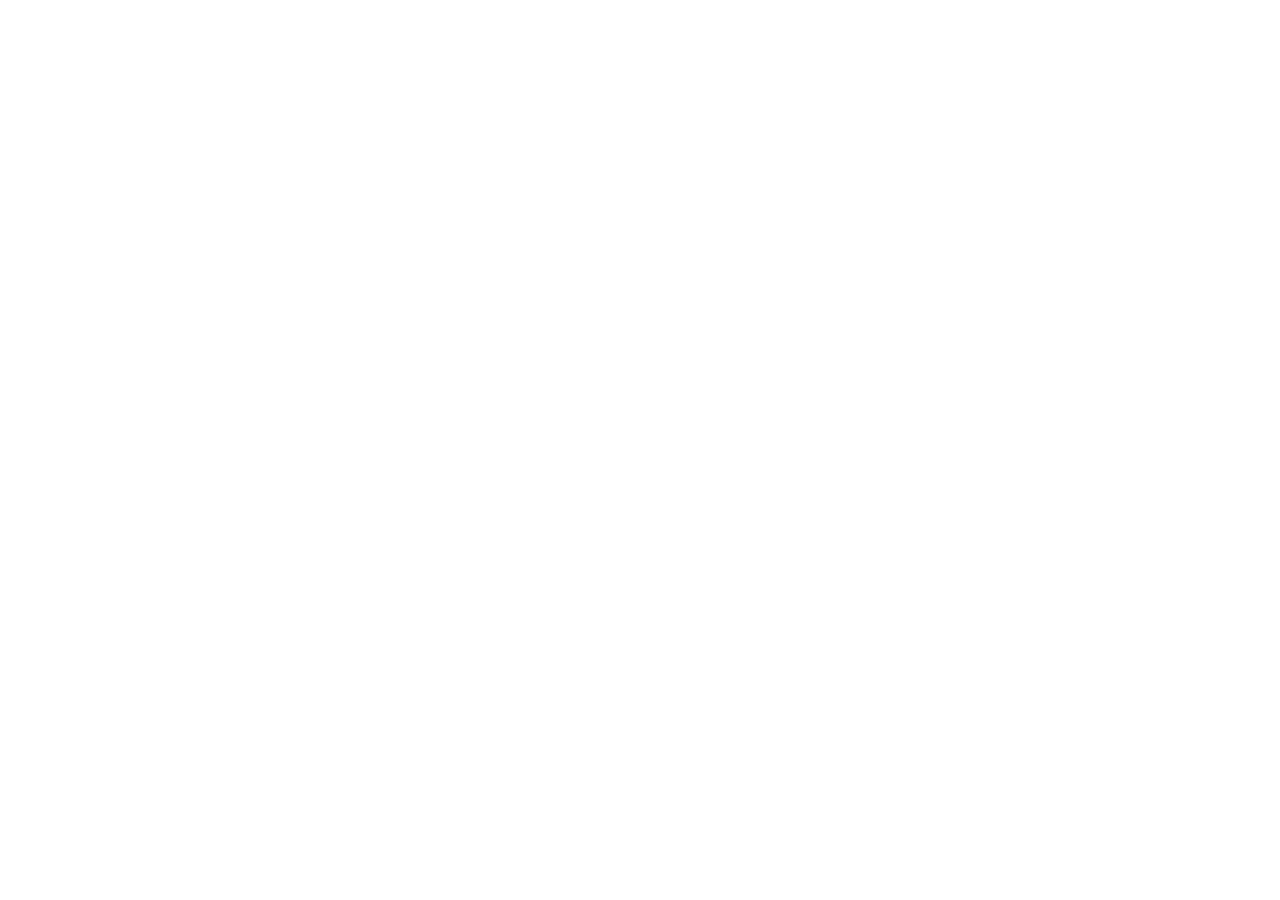
==== web/index.html @ a6b7c7c2 "Add project files" ====
<!DOCTYPE html>
<html>
<head>
  <!--
    If you are serving your web app in a path other than the root, change the
    href value below to reflect the base path you are serving from.

    The path provided below has to start and end with a slash "/" in order for
    it to work correctly.

    For more details:
    * https://developer.mozilla.org/en-US/docs/Web/HTML/Element/base

    This is a placeholder for base href that will be replaced by the value of
    the `--base-href` argument provided to `flutter build`.
  -->
  <base href="$FLUTTER_BASE_HREF">

  <meta charset="UTF-8">
  <meta content="IE=Edge" http-equiv="X-UA-Compatible">
  <meta name="description" content="A new Flutter project.">

  <!-- iOS meta tags & icons -->
  <meta name="mobile-web-app-capable" content="yes">
  <meta name="apple-mobile-web-app-status-bar-style" content="black">
  <meta name="apple-mobile-web-app-title" content="lametna">
  <link rel="apple-touch-icon" href="icons/Icon-192.png">

  <!-- Favicon -->
  <link rel="icon" type="image/png" href="favicon.png"/>

  <title>lametna</title>
  <link rel="manifest" href="manifest.json">
</head>
<body>
  <!--
    You can customize the "flutter_bootstrap.js" script.
    This is useful to provide a custom configuration to the Flutter loader
    or to give the user feedback during the initialization process.

    For more details:
    * https://docs.flutter.dev/platform-integration/web/initialization
  -->
  <script src="flutter_bootstrap.js" async></script>
</body>
</html>
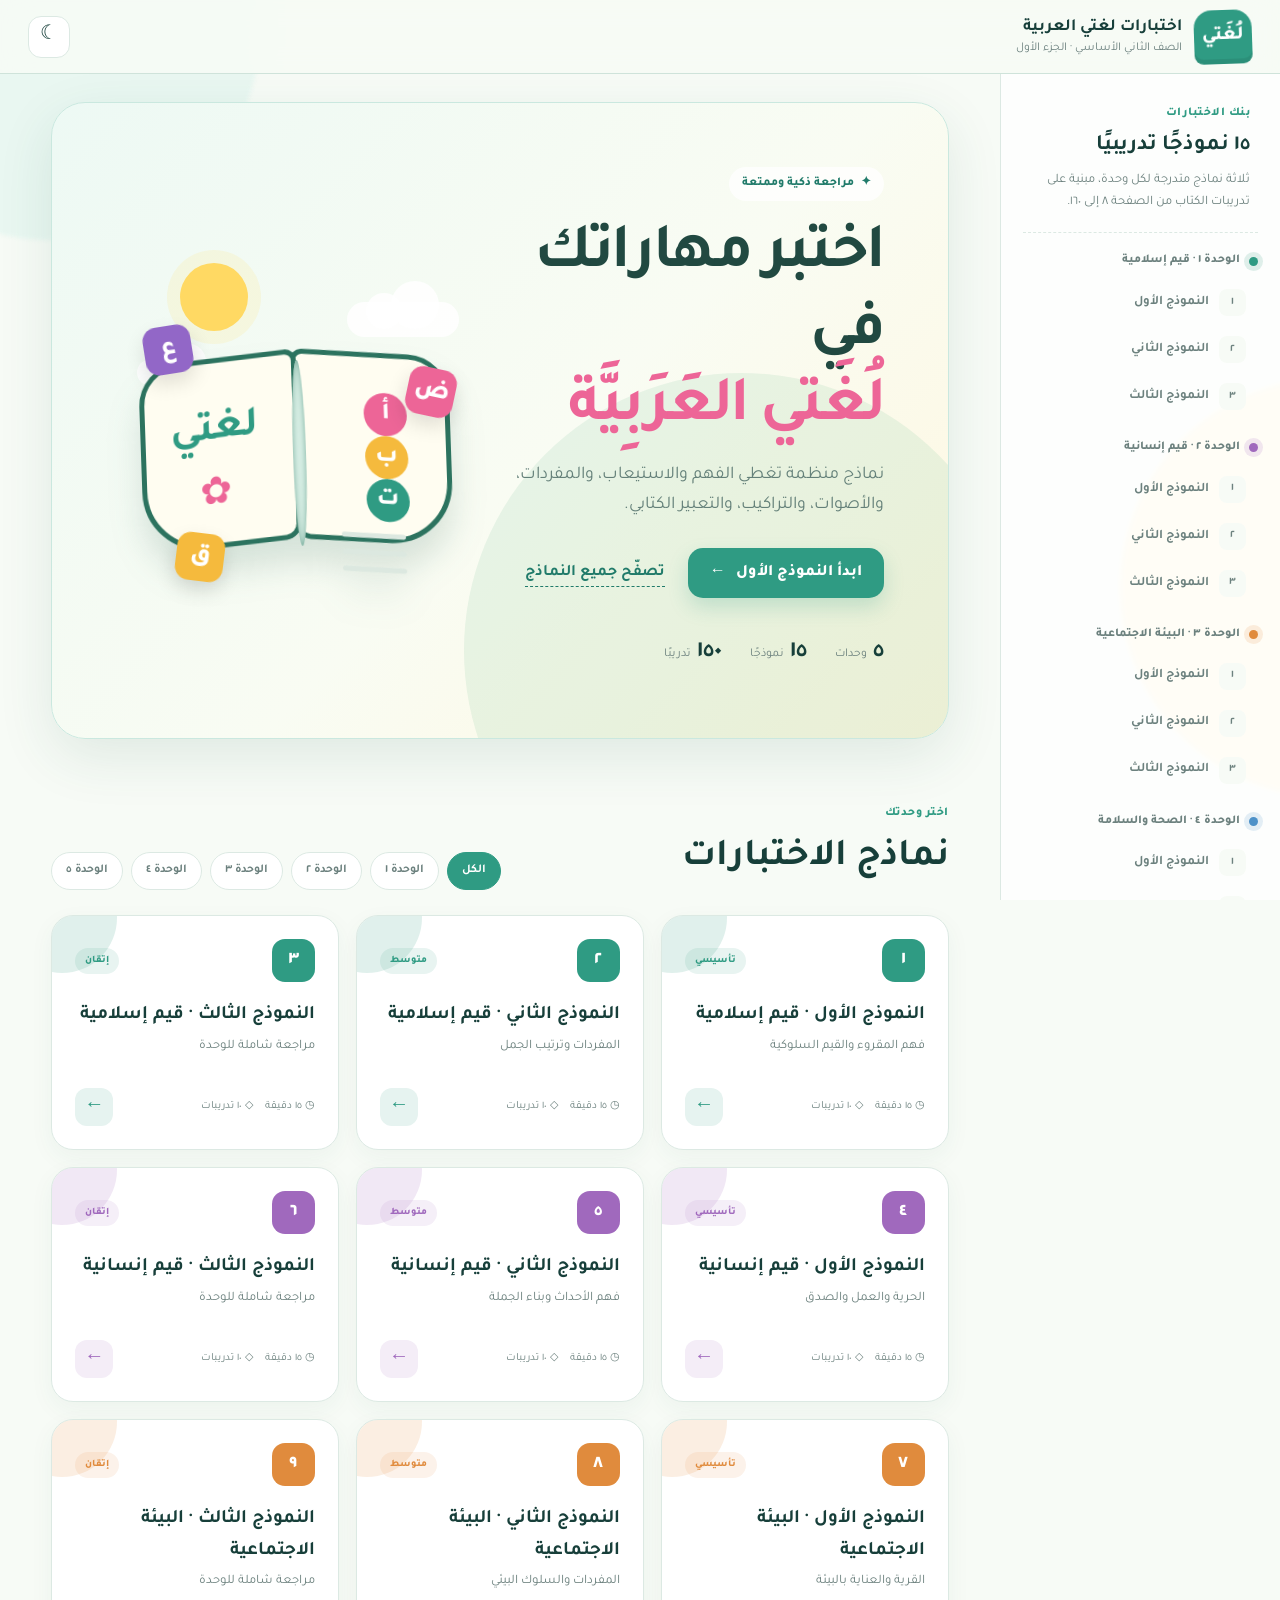
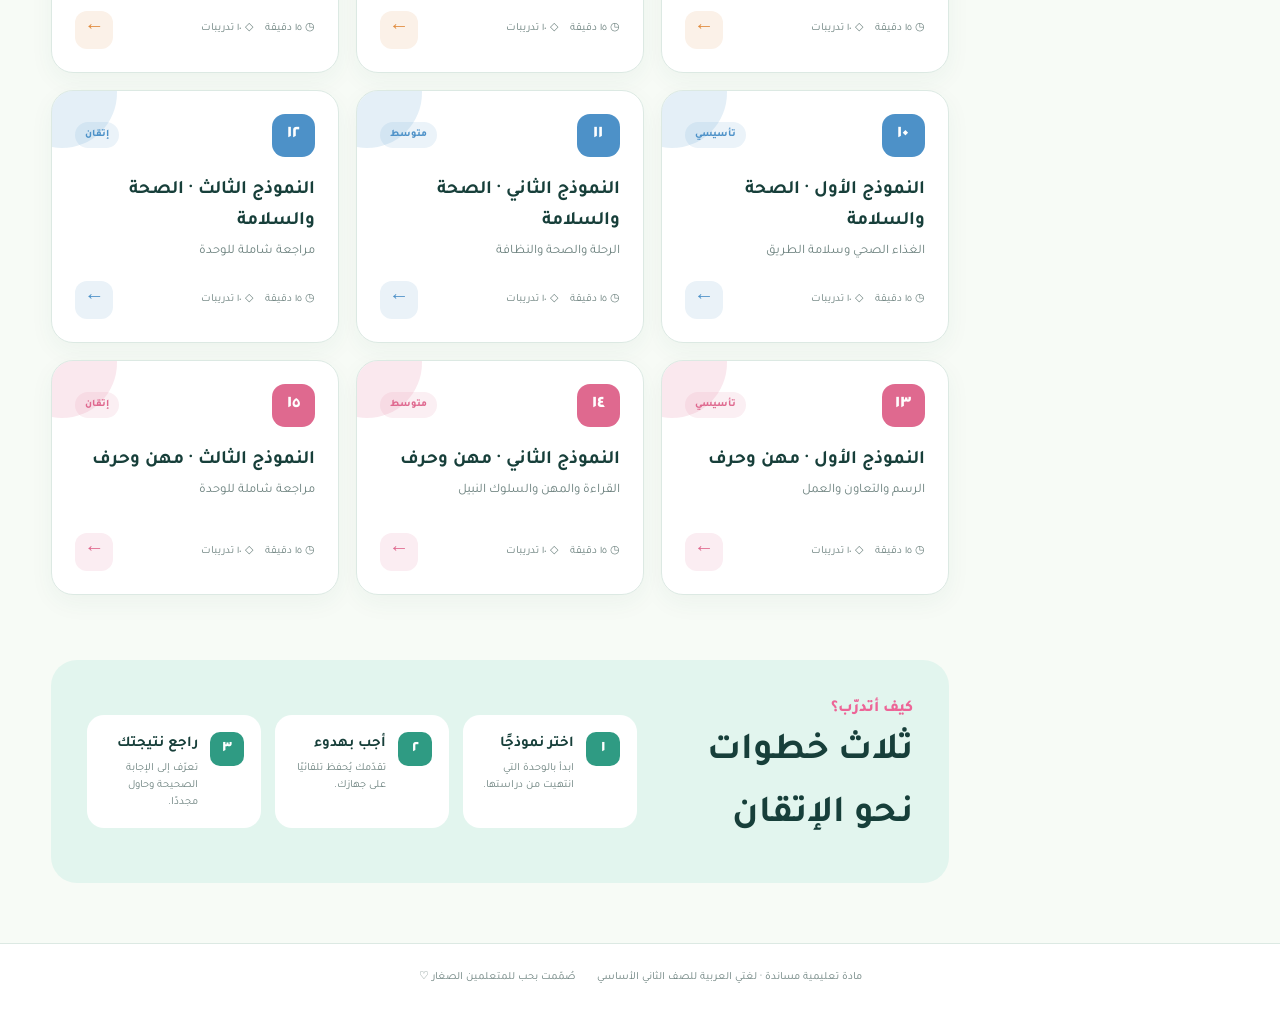
==== commit f69227dd: "Build Arabic grade-two exam website with 15 models Co-authored-by: arena-agent <297053741+arena-agen" ====
--- a/web/index.html
+++ b/web/index.html
@@ -1,46 +1,211 @@
-<!DOCTYPE html>
-<html>
+<!doctype html>
+<html lang="ar" dir="rtl">
 <head>
-  <!--
-    If you are serving your web app in a path other than the root, change the
-    href value below to reflect the base path you are serving from.
-
-    The path provided below has to start and end with a slash "/" in order for
-    it to work correctly.
-
-    For more details:
-    * https://developer.mozilla.org/en-US/docs/Web/HTML/Element/base
-
-    This is a placeholder for base href that will be replaced by the value of
-    the `--base-href` argument provided to `flutter build`.
-  -->
-  <base href="$FLUTTER_BASE_HREF">
-
   <meta charset="UTF-8">
-  <meta content="IE=Edge" http-equiv="X-UA-Compatible">
-  <meta name="description" content="A new Flutter project.">
-
-  <!-- iOS meta tags & icons -->
-  <meta name="mobile-web-app-capable" content="yes">
-  <meta name="apple-mobile-web-app-status-bar-style" content="black">
-  <meta name="apple-mobile-web-app-title" content="lametna">
-  <link rel="apple-touch-icon" href="icons/Icon-192.png">
-
-  <!-- Favicon -->
-  <link rel="icon" type="image/png" href="favicon.png"/>
-
-  <title>lametna</title>
+  <meta name="viewport" content="width=device-width, initial-scale=1.0">
+  <meta name="theme-color" content="#2f9b83">
+  <meta name="description" content="خمسة عشر نموذج اختبار تفاعلي لمادة لغتي العربية للصف الثاني الأساسي – الجزء الأول">
+  <title>اختبارات لغتي العربية | الصف الثاني الأساسي</title>
+  <link rel="icon" type="image/png" href="favicon.png">
   <link rel="manifest" href="manifest.json">
+  <link rel="preconnect" href="https://fonts.googleapis.com">
+  <link rel="preconnect" href="https://fonts.gstatic.com" crossorigin>
+  <link href="https://fonts.googleapis.com/css2?family=Tajawal:wght@400;500;700;800&display=swap" rel="stylesheet">
+  <link rel="stylesheet" href="styles.css">
 </head>
 <body>
-  <!--
-    You can customize the "flutter_bootstrap.js" script.
-    This is useful to provide a custom configuration to the Flutter loader
-    or to give the user feedback during the initialization process.
-
-    For more details:
-    * https://docs.flutter.dev/platform-integration/web/initialization
-  -->
-  <script src="flutter_bootstrap.js" async></script>
+  <div class="sky-shape sky-shape--one" aria-hidden="true"></div>
+  <div class="sky-shape sky-shape--two" aria-hidden="true"></div>
+
+  <header class="topbar">
+    <button class="icon-button menu-button" id="menuButton" type="button" aria-label="فتح قائمة النماذج" aria-expanded="false">
+      <span></span><span></span><span></span>
+    </button>
+    <a class="brand" href="#" id="homeLink" aria-label="العودة إلى الصفحة الرئيسية">
+      <span class="brand__mark">لُغَتي</span>
+      <span class="brand__copy">
+        <strong>اختبارات لغتي العربية</strong>
+        <small>الصف الثاني الأساسي · الجزء الأول</small>
+      </span>
+    </a>
+    <div class="topbar__actions">
+      <button class="soft-button" id="printButton" type="button" hidden>
+        <span aria-hidden="true">⎙</span> طباعة النموذج
+      </button>
+      <button class="icon-button" id="themeButton" type="button" aria-label="تبديل نمط الألوان" title="تبديل نمط الألوان">☾</button>
+    </div>
+  </header>
+
+  <div class="app-shell">
+    <aside class="sidebar" id="sidebar" aria-label="قائمة الوحدات والنماذج">
+      <div class="sidebar__intro">
+        <p class="eyebrow">بنك الاختبارات</p>
+        <h2>١٥ نموذجًا تدريبيًا</h2>
+        <p>ثلاثة نماذج متدرجة لكل وحدة، مبنية على تدريبات الكتاب من الصفحة ٨ إلى ١٦٠.</p>
+      </div>
+      <nav id="sideNav"></nav>
+      <div class="sidebar__tip">
+        <span aria-hidden="true">✦</span>
+        <p><strong>نصيحة:</strong> اقرأ السؤال مرتين، ثم اختر إجابتك بهدوء.</p>
+      </div>
+    </aside>
+    <button class="sidebar-backdrop" id="sidebarBackdrop" type="button" aria-label="إغلاق القائمة"></button>
+
+    <main id="mainContent" tabindex="-1">
+      <section class="home-view" id="homeView">
+        <div class="hero">
+          <div class="hero__content">
+            <div class="hero__badge"><span>✦</span> مراجعة ذكية وممتعة</div>
+            <h1>اختبر مهاراتك في<br><em>لُغَتي العَرَبِيَّة</em></h1>
+            <p>نماذج منظمة تغطي الفهم والاستيعاب، والمفردات، والأصوات، والتراكيب، والتعبير الكتابي.</p>
+            <div class="hero__actions">
+              <button class="primary-button" id="startFirstButton" type="button">ابدأ النموذج الأول <span>←</span></button>
+              <a class="text-link" href="#models">تصفّح جميع النماذج</a>
+            </div>
+            <div class="hero__stats" aria-label="إحصاءات الاختبارات">
+              <div><strong>٥</strong><span>وحدات</span></div>
+              <div><strong>١٥</strong><span>نموذجًا</span></div>
+              <div><strong>١٥٠</strong><span>تدريبًا</span></div>
+            </div>
+          </div>
+          <div class="hero__visual" aria-hidden="true">
+            <div class="sun"></div>
+            <div class="cloud cloud--one"></div>
+            <div class="cloud cloud--two"></div>
+            <div class="book-illustration">
+              <div class="book-illustration__page book-illustration__page--right">
+                <span>أ</span><span>ب</span><span>ت</span>
+                <i></i><i></i><i></i>
+              </div>
+              <div class="book-illustration__page book-illustration__page--left">
+                <b>لغتي</b>
+                <div class="tiny-flower">✿</div>
+              </div>
+              <div class="book-illustration__spine"></div>
+            </div>
+            <span class="floating-letter floating-letter--one">ض</span>
+            <span class="floating-letter floating-letter--two">ع</span>
+            <span class="floating-letter floating-letter--three">ق</span>
+          </div>
+        </div>
+
+        <section class="models-section" id="models">
+          <div class="section-heading">
+            <div>
+              <p class="eyebrow">اختر وحدتك</p>
+              <h2>نماذج الاختبارات</h2>
+            </div>
+            <div class="filter-pills" id="unitFilters" role="group" aria-label="تصفية حسب الوحدة"></div>
+          </div>
+          <div class="model-grid" id="modelGrid"></div>
+        </section>
+
+        <section class="method-section" aria-labelledby="methodTitle">
+          <div class="method-section__title">
+            <span>كيف أتدرّب؟</span>
+            <h2 id="methodTitle">ثلاث خطوات نحو الإتقان</h2>
+          </div>
+          <div class="method-steps">
+            <article><span>١</span><div><h3>اختر نموذجًا</h3><p>ابدأ بالوحدة التي انتهيت من دراستها.</p></div></article>
+            <article><span>٢</span><div><h3>أجب بهدوء</h3><p>تقدّمك يُحفظ تلقائيًا على جهازك.</p></div></article>
+            <article><span>٣</span><div><h3>راجع نتيجتك</h3><p>تعرّف إلى الإجابة الصحيحة وحاول مجددًا.</p></div></article>
+          </div>
+        </section>
+      </section>
+
+      <section class="exam-view" id="examView" hidden>
+        <div class="exam-toolbar">
+          <button class="back-button" id="backButton" type="button"><span>→</span> جميع النماذج</button>
+          <div class="exam-toolbar__meta">
+            <span id="saveStatus">يُحفظ تلقائيًا</span>
+            <span class="timer" id="timer"><i></i> ٠٠:٠٠</span>
+          </div>
+        </div>
+
+        <div class="exam-layout">
+          <article class="exam-paper">
+            <header class="exam-header">
+              <div class="exam-header__top">
+                <span class="exam-unit-badge" id="examUnitBadge"></span>
+                <span class="exam-code" id="examCode"></span>
+              </div>
+              <div class="exam-title-row">
+                <div>
+                  <p>بِسْمِ اللّٰهِ الرَّحْمٰنِ الرَّحِيمِ</p>
+                  <h1 id="examTitle"></h1>
+                  <span id="examSubtitle"></span>
+                </div>
+                <div class="score-box"><strong>الدرجة</strong><span> / ١٨</span></div>
+              </div>
+              <div class="student-fields">
+                <label>اسم الطالب/ة <input id="studentName" type="text" autocomplete="name" placeholder="اكتب الاسم هنا"></label>
+                <label>الشعبة <input id="studentClass" type="text" inputmode="numeric" placeholder="—"></label>
+                <label>التاريخ <input id="examDate" type="text" placeholder="  /  /  "></label>
+              </div>
+              <div class="progress-line"><span id="examProgress"></span></div>
+              <p class="progress-copy" id="progressCopy"></p>
+            </header>
+
+            <form id="examForm" novalidate>
+              <div id="questionList"></div>
+              <div class="exam-submit-row">
+                <div>
+                  <strong>هل انتهيت من جميع الأسئلة؟</strong>
+                  <span>يمكنك العودة ومراجعة إجاباتك قبل التصحيح.</span>
+                </div>
+                <button class="primary-button" type="submit">تصحيح الاختبار <span>✓</span></button>
+              </div>
+            </form>
+          </article>
+
+          <aside class="exam-summary" aria-label="ملخص النموذج">
+            <div class="summary-card">
+              <span class="summary-card__icon">☑</span>
+              <p class="eyebrow">تقدّمك</p>
+              <strong id="answeredCount">٠ من ١٠</strong>
+              <span>أسئلة مجابة</span>
+              <div class="mini-progress"><i id="miniProgress"></i></div>
+            </div>
+            <div class="summary-card summary-card--outline">
+              <h3>أقسام الاختبار</h3>
+              <ul>
+                <li><span class="dot dot--green"></span> الفهم والاستيعاب</li>
+                <li><span class="dot dot--yellow"></span> الأصوات والمفردات</li>
+                <li><span class="dot dot--purple"></span> الأنماط والتراكيب</li>
+                <li><span class="dot dot--blue"></span> التعبير والكتابة</li>
+              </ul>
+            </div>
+            <button class="outline-button" id="clearButton" type="button">مسح الإجابات والبدء من جديد</button>
+          </aside>
+        </div>
+      </section>
+    </main>
+  </div>
+
+  <footer class="footer">
+    <p>مادة تعليمية مساندة · لغتي العربية للصف الثاني الأساسي</p>
+    <span>صُمّمت بحب للمتعلمين الصغار ♡</span>
+  </footer>
+
+  <dialog class="result-dialog" id="resultDialog">
+    <button class="dialog-close" id="dialogClose" type="button" aria-label="إغلاق">×</button>
+    <div class="result-dialog__confetti" aria-hidden="true">✦ <span>●</span> ✿ <i>◆</i></div>
+    <p class="eyebrow">نتيجة النموذج</p>
+    <h2 id="resultHeading">أحسنت!</h2>
+    <div class="result-ring" id="resultRing"><strong id="resultScore">٠٪</strong><span>درجتك</span></div>
+    <p id="resultMessage"></p>
+    <div class="result-stats">
+      <div><span class="stat-dot stat-dot--correct"></span><strong id="correctCount">٠</strong><small>صحيحة</small></div>
+      <div><span class="stat-dot stat-dot--wrong"></span><strong id="wrongCount">٠</strong><small>تحتاج مراجعة</small></div>
+      <div><span class="stat-dot stat-dot--manual"></span><strong>١</strong><small>كتابي</small></div>
+    </div>
+    <div class="dialog-actions">
+      <button class="primary-button" id="reviewButton" type="button">راجع إجاباتك</button>
+      <button class="outline-button" id="retryButton" type="button">أعد المحاولة</button>
+    </div>
+  </dialog>
+
+  <div class="toast" id="toast" role="status" aria-live="polite"></div>
+  <script src="app.js"></script>
 </body>
 </html>
--- a/web/styles.css
+++ b/web/styles.css
@@ -0,0 +1,467 @@
+:root {
+  --ink: #173f3a;
+  --muted: #6c817e;
+  --paper: #fffef9;
+  --canvas: #f7fbf6;
+  --card: #ffffff;
+  --line: #dce9e3;
+  --primary: #2f9b83;
+  --primary-dark: #217b6a;
+  --primary-pale: #e2f5ee;
+  --pink: #ed6597;
+  --pink-pale: #fff0f5;
+  --yellow: #f5ba3d;
+  --yellow-pale: #fff6d9;
+  --purple: #9267c7;
+  --purple-pale: #f3edfb;
+  --blue: #5597d3;
+  --blue-pale: #eaf4fd;
+  --danger: #d95858;
+  --shadow: 0 18px 55px rgba(39, 91, 76, .11);
+  --radius-lg: 28px;
+  --radius-md: 18px;
+  --sidebar: 280px;
+}
+
+* { box-sizing: border-box; }
+html { scroll-behavior: smooth; }
+body {
+  margin: 0;
+  min-width: 320px;
+  color: var(--ink);
+  background: var(--canvas);
+  font-family: "Tajawal", Arial, sans-serif;
+  font-size: 16px;
+  line-height: 1.65;
+}
+button, input, textarea { font: inherit; }
+button, a { -webkit-tap-highlight-color: transparent; }
+button { color: inherit; }
+a { color: inherit; text-decoration: none; }
+[hidden] { display: none !important; }
+
+body.dark {
+  --ink: #e8f4f0;
+  --muted: #a9beb9;
+  --paper: #18332e;
+  --canvas: #102621;
+  --card: #17342e;
+  --line: #31524a;
+  --primary-pale: #204a40;
+  --pink-pale: #4a2c39;
+  --yellow-pale: #4a4021;
+  --purple-pale: #3a304a;
+  --blue-pale: #253e51;
+  --shadow: 0 18px 55px rgba(0, 0, 0, .25);
+}
+
+.sky-shape {
+  position: fixed;
+  z-index: -1;
+  width: 420px;
+  height: 420px;
+  border-radius: 50%;
+  filter: blur(2px);
+  opacity: .6;
+  pointer-events: none;
+}
+.sky-shape--one { top: -180px; left: -160px; background: #dff5ee; }
+.sky-shape--two { top: 42%; right: -260px; background: #fff2c9; }
+
+.topbar {
+  position: sticky;
+  top: 0;
+  z-index: 50;
+  min-height: 74px;
+  display: flex;
+  align-items: center;
+  gap: 18px;
+  padding: 9px 28px;
+  border-bottom: 1px solid rgba(194, 219, 210, .75);
+  background: color-mix(in srgb, var(--canvas) 90%, transparent);
+  backdrop-filter: blur(15px);
+}
+.brand { display: flex; align-items: center; gap: 12px; margin-inline-end: auto; }
+.brand__mark {
+  width: 58px;
+  height: 54px;
+  display: grid;
+  place-items: center;
+  color: white;
+  border-radius: 18px 18px 9px 9px;
+  background: var(--primary);
+  box-shadow: inset 0 -5px rgba(0, 0, 0, .08);
+  font-size: 19px;
+  font-weight: 800;
+  transform: rotate(-2deg);
+}
+.brand__copy { display: flex; flex-direction: column; line-height: 1.35; }
+.brand__copy strong { font-size: 17px; }
+.brand__copy small { color: var(--muted); font-size: 12px; }
+.topbar__actions { display: flex; align-items: center; gap: 9px; }
+.icon-button, .soft-button, .outline-button, .primary-button, .back-button {
+  border: 0;
+  cursor: pointer;
+  transition: transform .2s ease, background .2s ease, border .2s ease, box-shadow .2s ease;
+}
+.icon-button:hover, .soft-button:hover, .outline-button:hover, .primary-button:hover, .back-button:hover { transform: translateY(-2px); }
+.icon-button {
+  width: 42px;
+  height: 42px;
+  display: grid;
+  place-items: center;
+  border: 1px solid var(--line);
+  border-radius: 13px;
+  background: var(--card);
+  font-size: 20px;
+}
+.menu-button { display: none; gap: 4px; align-content: center; }
+.menu-button span { width: 19px; height: 2px; border-radius: 2px; background: var(--ink); }
+.soft-button {
+  display: inline-flex;
+  align-items: center;
+  gap: 7px;
+  min-height: 42px;
+  padding: 0 16px;
+  border: 1px solid var(--line);
+  border-radius: 13px;
+  color: var(--primary-dark);
+  background: var(--card);
+  font-weight: 700;
+}
+
+.app-shell { display: grid; grid-template-columns: var(--sidebar) minmax(0, 1fr); max-width: 1600px; margin: 0 auto; }
+.sidebar {
+  position: sticky;
+  top: 74px;
+  align-self: start;
+  height: calc(100vh - 74px);
+  overflow-y: auto;
+  padding: 30px 22px;
+  border-inline-end: 1px solid var(--line);
+  background: color-mix(in srgb, var(--card) 76%, transparent);
+  scrollbar-width: thin;
+}
+.sidebar__intro { padding: 0 8px 18px; border-bottom: 1px dashed var(--line); }
+.eyebrow { margin: 0 0 4px; color: var(--primary); font-size: 12px; font-weight: 800; letter-spacing: .04em; }
+.sidebar h2 { margin: 0 0 6px; font-size: 22px; }
+.sidebar__intro > p:last-child { margin: 0; color: var(--muted); font-size: 13px; line-height: 1.7; }
+.side-unit { margin-top: 18px; }
+.side-unit__label { display: flex; align-items: center; gap: 9px; margin-bottom: 8px; color: var(--muted); font-size: 12px; font-weight: 800; }
+.side-unit__label i { width: 9px; height: 9px; border-radius: 50%; background: var(--unit-color); box-shadow: 0 0 0 5px color-mix(in srgb, var(--unit-color) 15%, transparent); }
+.side-link {
+  width: 100%;
+  display: flex;
+  align-items: center;
+  gap: 10px;
+  padding: 10px 12px;
+  border: 0;
+  border-radius: 12px;
+  color: var(--muted);
+  background: transparent;
+  cursor: pointer;
+  text-align: right;
+}
+.side-link b { min-width: 27px; height: 27px; display: grid; place-items: center; border-radius: 8px; background: var(--canvas); font-size: 11px; }
+.side-link span { font-size: 13px; font-weight: 700; }
+.side-link:hover, .side-link.active { color: var(--ink); background: var(--primary-pale); }
+.side-link.active b { color: #fff; background: var(--primary); }
+.sidebar__tip { display: flex; gap: 10px; margin-top: 25px; padding: 15px; border-radius: 15px; background: var(--yellow-pale); color: var(--ink); font-size: 12px; }
+.sidebar__tip > span { color: var(--yellow); font-size: 18px; }
+.sidebar__tip p { margin: 0; }
+.sidebar-backdrop { display: none; }
+
+main { min-width: 0; }
+.home-view { padding: 28px clamp(22px, 4vw, 64px) 60px; }
+.hero {
+  min-height: 485px;
+  display: grid;
+  grid-template-columns: 1.08fr .92fr;
+  align-items: center;
+  overflow: hidden;
+  position: relative;
+  padding: clamp(35px, 5vw, 72px);
+  border: 1px solid #cae8df;
+  border-radius: 34px;
+  background: linear-gradient(135deg, #edf9f4 0%, #f9fcf3 55%, #fff7df 100%);
+  box-shadow: var(--shadow);
+}
+.dark .hero { background: linear-gradient(135deg, #183d35, #233b34 58%, #403a21); border-color: #31564b; }
+.hero::after { content: ""; position: absolute; inset: auto -8% -30% auto; width: 62%; aspect-ratio: 1; border-radius: 50%; background: rgba(92, 177, 132, .12); }
+.hero__content { position: relative; z-index: 2; }
+.hero__badge { width: fit-content; display: flex; align-items: center; gap: 7px; padding: 7px 13px; border-radius: 999px; color: var(--primary-dark); background: rgba(255, 255, 255, .75); font-size: 12px; font-weight: 800; }
+.dark .hero__badge { background: rgba(0, 0, 0, .18); color: #a9ead8; }
+.hero h1 { margin: 18px 0 12px; color: #214941; font-size: clamp(38px, 5vw, 67px); line-height: 1.2; letter-spacing: -.04em; }
+.dark .hero h1 { color: #e7f7f1; }
+.hero h1 em { color: var(--pink); font-style: normal; }
+.hero__content > p { max-width: 590px; margin: 0; color: #648079; font-size: clamp(15px, 1.4vw, 18px); }
+.dark .hero__content > p { color: #bbd2cb; }
+.hero__actions { display: flex; align-items: center; gap: 23px; margin-top: 28px; }
+.primary-button {
+  min-height: 50px;
+  display: inline-flex;
+  align-items: center;
+  justify-content: center;
+  gap: 10px;
+  padding: 0 22px;
+  border-radius: 15px;
+  color: #fff;
+  background: var(--primary);
+  box-shadow: 0 9px 20px rgba(47, 155, 131, .22);
+  font-weight: 800;
+}
+.primary-button:hover { background: var(--primary-dark); box-shadow: 0 12px 26px rgba(47, 155, 131, .3); }
+.text-link { color: var(--primary-dark); border-bottom: 1px dashed currentColor; font-weight: 700; }
+.hero__stats { display: flex; gap: 28px; margin-top: 36px; }
+.hero__stats div { display: flex; align-items: baseline; gap: 6px; }
+.hero__stats strong { color: var(--ink); font-size: 24px; }
+.hero__stats span { color: var(--muted); font-size: 12px; }
+.hero__visual { min-height: 350px; position: relative; z-index: 1; }
+.sun { position: absolute; width: 68px; height: 68px; top: 18px; left: 18%; border-radius: 50%; background: #ffd963; box-shadow: 0 0 0 13px rgba(255, 217, 99, .15); }
+.cloud { position: absolute; width: 112px; height: 35px; border-radius: 999px; background: rgba(255, 255, 255, .88); }
+.cloud::before, .cloud::after { content: ""; position: absolute; bottom: 8px; border-radius: 50%; background: inherit; }
+.cloud::before { width: 48px; height: 48px; right: 20px; }
+.cloud::after { width: 36px; height: 36px; left: 19px; }
+.cloud--one { top: 57px; right: 3%; }
+.cloud--two { top: 110px; left: 2%; transform: scale(.75); }
+.book-illustration { position: absolute; width: min(420px, 88%); height: 245px; right: 5%; bottom: 20px; filter: drop-shadow(0 24px 16px rgba(54, 105, 89, .17)); transform: rotate(-2deg); }
+.book-illustration__page { position: absolute; top: 25px; width: 51%; height: 190px; padding: 35px 35px; border: 5px solid #2c735f; background: #fffdf1; }
+.book-illustration__page--right { right: 0; border-radius: 12px 40px 65px 15px; transform: skewY(5deg); }
+.book-illustration__page--left { left: 0; display: grid; place-items: center; border-radius: 40px 12px 15px 65px; transform: skewY(-5deg); }
+.book-illustration__page span { display: inline-grid; place-items: center; width: 43px; height: 43px; margin: 0 3px; border-radius: 50%; color: #fff; background: var(--pink); font-size: 25px; font-weight: 800; }
+.book-illustration__page span:nth-child(2) { background: var(--yellow); }
+.book-illustration__page span:nth-child(3) { background: var(--primary); }
+.book-illustration__page i { display: block; width: 82%; height: 5px; margin: 12px 8px; border-radius: 5px; background: #dce8e0; }
+.book-illustration__page b { color: var(--primary); font-size: 42px; }
+.tiny-flower { color: var(--pink); font-size: 38px; }
+.book-illustration__spine { position: absolute; z-index: 3; top: 30px; left: 49%; width: 13px; height: 186px; border-radius: 50%; background: #d8efe5; box-shadow: inset 0 0 6px #75aa99; }
+.floating-letter { position: absolute; display: grid; place-items: center; width: 48px; height: 48px; border-radius: 14px; color: #fff; font-size: 26px; font-weight: 800; box-shadow: 0 9px 20px rgba(0,0,0,.12); }
+.floating-letter--one { top: 35%; right: 4%; background: var(--pink); transform: rotate(12deg); }
+.floating-letter--two { top: 23%; left: 8%; background: var(--purple); transform: rotate(-9deg); }
+.floating-letter--three { bottom: 4%; left: 17%; background: var(--yellow); transform: rotate(7deg); }
+
+.models-section { padding-top: 65px; scroll-margin-top: 85px; }
+.section-heading { display: flex; align-items: end; justify-content: space-between; gap: 20px; margin-bottom: 25px; }
+.section-heading h2, .method-section h2 { margin: 0; font-size: clamp(27px, 3vw, 38px); }
+.filter-pills { display: flex; flex-wrap: wrap; gap: 8px; justify-content: end; }
+.filter-pill { min-height: 38px; padding: 0 14px; border: 1px solid var(--line); border-radius: 999px; color: var(--muted); background: var(--card); cursor: pointer; font-weight: 700; font-size: 12px; }
+.filter-pill.active { color: #fff; border-color: var(--primary); background: var(--primary); }
+.model-grid { display: grid; grid-template-columns: repeat(3, minmax(0, 1fr)); gap: 17px; }
+.model-card {
+  position: relative;
+  overflow: hidden;
+  min-height: 235px;
+  display: flex;
+  flex-direction: column;
+  padding: 23px;
+  border: 1px solid var(--line);
+  border-radius: 22px;
+  background: var(--card);
+  box-shadow: 0 8px 24px rgba(48, 94, 81, .05);
+  transition: transform .22s ease, box-shadow .22s ease, border .22s ease;
+}
+.model-card::before { content: ""; position: absolute; width: 110px; height: 110px; top: -53px; left: -45px; border-radius: 50%; background: color-mix(in srgb, var(--unit-color) 15%, transparent); }
+.model-card:hover { transform: translateY(-5px); border-color: color-mix(in srgb, var(--unit-color) 50%, var(--line)); box-shadow: var(--shadow); }
+.model-card__top { display: flex; align-items: center; justify-content: space-between; }
+.model-card__number { width: 43px; height: 43px; display: grid; place-items: center; border-radius: 13px; color: #fff; background: var(--unit-color); font-size: 18px; font-weight: 800; }
+.model-card__tag { padding: 5px 10px; border-radius: 999px; color: var(--unit-color); background: color-mix(in srgb, var(--unit-color) 11%, var(--card)); font-size: 10px; font-weight: 800; }
+.model-card h3 { margin: 18px 0 4px; font-size: 19px; }
+.model-card p { margin: 0; color: var(--muted); font-size: 13px; }
+.model-card__footer { display: flex; align-items: center; justify-content: space-between; margin-top: auto; padding-top: 18px; }
+.model-card__details { display: flex; gap: 12px; color: var(--muted); font-size: 11px; }
+.model-card__start { width: 38px; height: 38px; display: grid; place-items: center; border: 0; border-radius: 12px; color: var(--unit-color); background: color-mix(in srgb, var(--unit-color) 12%, var(--card)); cursor: pointer; font-size: 20px; }
+
+.method-section { display: grid; grid-template-columns: .6fr 1.4fr; gap: 40px; align-items: center; margin-top: 65px; padding: 36px; border-radius: 26px; background: var(--primary-pale); }
+.method-section__title > span { color: var(--pink); font-weight: 800; }
+.method-steps { display: grid; grid-template-columns: repeat(3, 1fr); gap: 14px; }
+.method-steps article { display: flex; gap: 12px; padding: 17px; border-radius: 17px; background: var(--card); }
+.method-steps article > span { flex: 0 0 34px; height: 34px; display: grid; place-items: center; border-radius: 10px; color: #fff; background: var(--primary); font-weight: 800; }
+.method-steps h3 { margin: 0; font-size: 15px; }
+.method-steps p { margin: 3px 0 0; color: var(--muted); font-size: 11px; line-height: 1.55; }
+
+.exam-view { padding: 24px clamp(18px, 3vw, 48px) 70px; }
+.exam-toolbar { max-width: 1180px; display: flex; align-items: center; justify-content: space-between; margin: 0 auto 17px; }
+.back-button { display: inline-flex; align-items: center; gap: 8px; padding: 8px 0; color: var(--muted); background: transparent; font-weight: 700; }
+.exam-toolbar__meta { display: flex; align-items: center; gap: 15px; color: var(--muted); font-size: 12px; }
+.timer { min-width: 72px; display: inline-flex; align-items: center; direction: ltr; gap: 7px; padding: 6px 10px; border-radius: 10px; background: var(--card); border: 1px solid var(--line); }
+.timer i { width: 7px; height: 7px; border-radius: 50%; background: var(--pink); animation: pulse 1.5s infinite; }
+@keyframes pulse { 50% { opacity: .35; } }
+.exam-layout { max-width: 1180px; display: grid; grid-template-columns: minmax(0, 1fr) 220px; gap: 20px; align-items: start; margin: auto; }
+.exam-paper { overflow: hidden; border: 1px solid var(--line); border-radius: 24px; background: var(--paper); box-shadow: var(--shadow); }
+.exam-header { padding: 28px 32px 0; border-bottom: 1px solid var(--line); background: linear-gradient(180deg, var(--primary-pale), transparent); }
+.exam-header__top { display: flex; align-items: center; justify-content: space-between; }
+.exam-unit-badge { padding: 5px 11px; border-radius: 999px; color: #fff; background: var(--unit-color, var(--primary)); font-size: 11px; font-weight: 800; }
+.exam-code { color: var(--muted); font-size: 11px; direction: ltr; }
+.exam-title-row { display: flex; align-items: center; justify-content: space-between; gap: 20px; padding: 20px 0; text-align: center; }
+.exam-title-row > div:first-child { flex: 1; }
+.exam-title-row p { margin: 0; color: var(--muted); font-size: 11px; }
+.exam-title-row h1 { margin: 5px 0 1px; font-size: clamp(26px, 3vw, 35px); }
+.exam-title-row > div:first-child > span { color: var(--muted); font-size: 13px; }
+.score-box { flex: 0 0 80px; height: 68px; display: grid; place-items: center; border: 2px dashed var(--unit-color); border-radius: 14px; color: var(--unit-color); line-height: 1.1; }
+.score-box strong { font-size: 11px; }
+.score-box span { font-weight: 800; }
+.student-fields { display: grid; grid-template-columns: 1.6fr .5fr .7fr; gap: 12px; padding: 13px 16px; border: 1px solid var(--line); border-radius: 15px; background: var(--card); }
+.student-fields label { display: flex; align-items: center; gap: 8px; color: var(--muted); font-size: 11px; font-weight: 700; }
+.student-fields input { min-width: 0; width: 100%; padding: 5px 3px; border: 0; border-bottom: 1px dotted var(--muted); outline: 0; color: var(--ink); background: transparent; }
+.student-fields input:focus { border-bottom-color: var(--primary); }
+.progress-line { height: 4px; overflow: hidden; margin: 24px -32px 0; background: var(--line); }
+.progress-line span { display: block; width: 0; height: 100%; background: var(--unit-color); transition: width .3s ease; }
+.progress-copy { margin: 6px 0 8px; color: var(--muted); font-size: 10px; text-align: left; }
+#questionList { padding: 18px 32px 10px; }
+.question-section-title { display: flex; align-items: center; gap: 11px; margin: 25px 0 13px; }
+.question-section-title:first-child { margin-top: 4px; }
+.question-section-title span { width: 31px; height: 31px; display: grid; place-items: center; border-radius: 10px; color: #fff; background: var(--section-color); font-weight: 800; }
+.question-section-title h2 { margin: 0; font-size: 17px; }
+.question-section-title i { flex: 1; height: 1px; background: var(--line); }
+.question-card { padding: 19px 20px; margin-bottom: 11px; border: 1px solid var(--line); border-radius: 17px; background: var(--card); transition: border .2s, background .2s; }
+.question-card.answered { border-color: color-mix(in srgb, var(--unit-color) 45%, var(--line)); }
+.question-card.correct { border-color: #5ab98d; background: color-mix(in srgb, #e9f8ef 65%, var(--card)); }
+.question-card.wrong { border-color: #e88b8b; background: color-mix(in srgb, #fff0f0 65%, var(--card)); }
+.question-card.manual { border-color: #83aede; background: color-mix(in srgb, var(--blue-pale) 50%, var(--card)); }
+.question-head { display: flex; align-items: flex-start; gap: 10px; }
+.question-number { flex: 0 0 30px; height: 30px; display: grid; place-items: center; border-radius: 9px; color: var(--section-color); background: color-mix(in srgb, var(--section-color) 12%, var(--card)); font-size: 12px; font-weight: 800; }
+.question-copy { flex: 1; }
+.question-copy p { margin: 1px 0 3px; color: var(--ink); font-size: 15px; font-weight: 700; }
+.question-copy small { color: var(--muted); font-size: 10px; }
+.question-points { color: var(--muted); font-size: 10px; white-space: nowrap; }
+.option-grid { display: grid; grid-template-columns: repeat(2, minmax(0, 1fr)); gap: 8px; margin: 14px 40px 0 0; }
+.option-label { position: relative; display: flex; align-items: center; gap: 9px; min-height: 45px; padding: 9px 11px; border: 1px solid var(--line); border-radius: 12px; color: var(--muted); background: var(--paper); cursor: pointer; font-size: 13px; transition: .2s; }
+.option-label:hover { border-color: var(--section-color); color: var(--ink); }
+.option-label input { position: absolute; opacity: 0; pointer-events: none; }
+.option-radio { flex: 0 0 17px; height: 17px; border: 2px solid #b9c9c4; border-radius: 50%; box-shadow: inset 0 0 0 3px var(--paper); background: var(--paper); }
+.option-label:has(input:checked) { color: var(--ink); border-color: var(--section-color); background: color-mix(in srgb, var(--section-color) 8%, var(--card)); font-weight: 700; }
+.option-label:has(input:checked) .option-radio { border-color: var(--section-color); background: var(--section-color); }
+.option-label.answer-correct { border-color: #46a979 !important; background: #eaf8f0 !important; color: #266e50 !important; }
+.dark .option-label.answer-correct { background: #214838 !important; color: #c7f4df !important; }
+.option-label.answer-wrong { border-color: #df7070 !important; background: #fff0f0 !important; color: #a03c3c !important; }
+.dark .option-label.answer-wrong { background: #4a2828 !important; color: #ffd1d1 !important; }
+.answer-input, .writing-input { width: calc(100% - 40px); margin: 14px 40px 0 0; padding: 12px 14px; border: 1px solid var(--line); border-radius: 12px; outline: 0; color: var(--ink); background: var(--paper); }
+.answer-input:focus, .writing-input:focus { border-color: var(--section-color); box-shadow: 0 0 0 3px color-mix(in srgb, var(--section-color) 11%, transparent); }
+.writing-input { min-height: 92px; resize: vertical; line-height: 2; background-image: repeating-linear-gradient(transparent, transparent 31px, var(--line) 32px); }
+.word-chips { display: flex; flex-wrap: wrap; gap: 7px; margin: 13px 40px 0 0; }
+.word-chips span { padding: 5px 11px; border-radius: 9px; color: var(--purple); background: var(--purple-pale); font-size: 12px; font-weight: 800; }
+.feedback { display: none; margin: 11px 40px 0 0; padding: 8px 11px; border-radius: 10px; font-size: 11px; font-weight: 700; }
+.correct .feedback, .wrong .feedback, .manual .feedback { display: block; }
+.correct .feedback { color: #287652; background: #daf3e5; }
+.wrong .feedback { color: #a33f3f; background: #fbe0e0; }
+.manual .feedback { color: #356c9c; background: var(--blue-pale); }
+.exam-submit-row { display: flex; align-items: center; justify-content: space-between; gap: 25px; margin-top: 20px; padding: 24px 32px; border-top: 1px solid var(--line); background: var(--primary-pale); }
+.exam-submit-row > div { display: flex; flex-direction: column; }
+.exam-submit-row strong { font-size: 14px; }
+.exam-submit-row span { color: var(--muted); font-size: 11px; }
+.exam-submit-row .primary-button span { color: inherit; }
+.exam-summary { position: sticky; top: 98px; display: grid; gap: 13px; }
+.summary-card { padding: 20px; border-radius: 18px; color: var(--ink); background: var(--primary-pale); text-align: center; }
+.summary-card__icon { width: 42px; height: 42px; display: grid; place-items: center; margin: auto auto 10px; border-radius: 12px; color: white; background: var(--primary); font-size: 20px; }
+.summary-card strong { display: block; font-size: 25px; }
+.summary-card > span:not(.summary-card__icon) { color: var(--muted); font-size: 11px; }
+.mini-progress { height: 5px; overflow: hidden; margin-top: 13px; border-radius: 5px; background: color-mix(in srgb, var(--primary) 13%, var(--card)); }
+.mini-progress i { display: block; width: 0; height: 100%; background: var(--primary); transition: width .3s ease; }
+.summary-card--outline { color: var(--ink); border: 1px solid var(--line); background: var(--card); text-align: right; }
+.summary-card--outline h3 { margin: 0 0 12px; font-size: 14px; }
+.summary-card--outline ul { display: grid; gap: 8px; margin: 0; padding: 0; list-style: none; color: var(--muted); font-size: 11px; }
+.dot { display: inline-block; width: 7px; height: 7px; margin-inline-end: 6px; border-radius: 50%; }
+.dot--green { background: var(--primary); }.dot--yellow { background: var(--yellow); }.dot--purple { background: var(--purple); }.dot--blue { background: var(--blue); }
+.outline-button { min-height: 44px; padding: 0 16px; border: 1px solid var(--line); border-radius: 13px; background: var(--card); font-weight: 700; font-size: 12px; }
+.outline-button:hover { border-color: var(--primary); color: var(--primary); }
+
+.result-dialog { width: min(92vw, 480px); padding: 32px; border: 0; border-radius: 27px; color: var(--ink); background: var(--card); box-shadow: 0 25px 80px rgba(0,0,0,.25); text-align: center; }
+.result-dialog::backdrop { background: rgba(13, 39, 33, .64); backdrop-filter: blur(4px); }
+.dialog-close { position: absolute; top: 14px; left: 14px; width: 34px; height: 34px; border: 0; border-radius: 10px; color: var(--muted); background: var(--canvas); cursor: pointer; font-size: 21px; }
+.result-dialog__confetti { color: var(--yellow); word-spacing: 28px; font-size: 19px; }
+.result-dialog__confetti span { color: var(--pink); }.result-dialog__confetti i { color: var(--purple); }
+.result-dialog h2 { margin: 5px 0 15px; font-size: 29px; }
+.result-ring { --score: 0deg; width: 138px; height: 138px; display: flex; flex-direction: column; align-items: center; justify-content: center; position: relative; margin: auto; border-radius: 50%; background: conic-gradient(var(--primary) var(--score), var(--line) 0); }
+.result-ring::before { content: ""; position: absolute; inset: 10px; border-radius: 50%; background: var(--card); }
+.result-ring strong, .result-ring span { position: relative; z-index: 1; }
+.result-ring strong { font-size: 29px; line-height: 1; }
+.result-ring span { margin-top: 5px; color: var(--muted); font-size: 10px; }
+.result-dialog > p:not(.eyebrow) { margin: 15px auto; max-width: 350px; color: var(--muted); font-size: 13px; }
+.result-stats { display: grid; grid-template-columns: repeat(3, 1fr); gap: 8px; margin: 18px 0; }
+.result-stats div { display: grid; place-items: center; padding: 12px 7px; border-radius: 13px; background: var(--canvas); }
+.result-stats strong { font-size: 20px; }.result-stats small { color: var(--muted); font-size: 10px; }
+.stat-dot { width: 7px; height: 7px; border-radius: 50%; }.stat-dot--correct { background: var(--primary); }.stat-dot--wrong { background: var(--danger); }.stat-dot--manual { background: var(--blue); }
+.dialog-actions { display: flex; gap: 9px; }
+.dialog-actions > * { flex: 1; }
+.toast { position: fixed; z-index: 80; right: 50%; bottom: 25px; transform: translate(50%, 20px); padding: 10px 17px; border-radius: 12px; color: #fff; background: #163f37; box-shadow: 0 10px 35px rgba(0,0,0,.2); opacity: 0; pointer-events: none; transition: .25s; font-size: 12px; }
+.toast.show { opacity: 1; transform: translate(50%, 0); }
+.footer { display: flex; justify-content: center; gap: 22px; padding: 25px; border-top: 1px solid var(--line); color: var(--muted); background: var(--card); font-size: 11px; }
+.footer p { margin: 0; }
+
+@media (max-width: 1100px) {
+  :root { --sidebar: 235px; }
+  .hero { grid-template-columns: 1fr .75fr; }
+  .book-illustration { transform: scale(.88) rotate(-2deg); transform-origin: bottom right; }
+  .model-grid { grid-template-columns: repeat(2, minmax(0, 1fr)); }
+  .method-section { grid-template-columns: 1fr; }
+  .exam-layout { grid-template-columns: minmax(0, 1fr); }
+  .exam-summary { position: static; grid-template-columns: 1fr 1fr 1fr; order: -1; }
+  .summary-card--outline { display: none; }
+}
+
+@media (max-width: 800px) {
+  .topbar { padding: 8px 15px; min-height: 67px; }
+  .menu-button { display: grid; }
+  .brand__mark { display: none; }
+  .brand__copy strong { font-size: 14px; }.brand__copy small { font-size: 10px; }
+  .soft-button { width: 42px; padding: 0; justify-content: center; font-size: 0; }.soft-button span { font-size: 18px; }
+  .app-shell { display: block; }
+  .sidebar { position: fixed; z-index: 70; top: 0; right: 0; width: min(84vw, 310px); height: 100vh; transform: translateX(105%); transition: transform .28s ease; box-shadow: -15px 0 50px rgba(0,0,0,.18); background: var(--card); }
+  .sidebar.open { transform: translateX(0); }
+  .sidebar-backdrop { position: fixed; z-index: 65; display: block; inset: 0; border: 0; background: rgba(9, 33, 27, .5); opacity: 0; pointer-events: none; transition: opacity .28s; }
+  .sidebar.open + .sidebar-backdrop { opacity: 1; pointer-events: auto; }
+  .home-view { padding: 16px 14px 45px; }
+  .hero { min-height: auto; grid-template-columns: 1fr; padding: 32px 23px 0; border-radius: 25px; }
+  .hero__content { text-align: center; }.hero__badge { margin: auto; }.hero__content > p { margin: auto; }
+  .hero__actions, .hero__stats { justify-content: center; }
+  .hero__visual { min-height: 280px; margin-top: 4px; }
+  .book-illustration { right: 7%; transform: scale(.78) rotate(-2deg); transform-origin: bottom center; }
+  .section-heading { align-items: stretch; flex-direction: column; }.filter-pills { justify-content: start; overflow-x: auto; flex-wrap: nowrap; padding-bottom: 5px; }.filter-pill { flex: 0 0 auto; }
+  .method-steps { grid-template-columns: 1fr; }
+  .exam-view { padding: 15px 10px 50px; }
+  .exam-toolbar { padding: 0 5px; }
+  .exam-paper { border-radius: 18px; }
+  .exam-header, #questionList { padding-left: 16px; padding-right: 16px; }
+  .progress-line { margin-left: -16px; margin-right: -16px; }
+  .exam-title-row { align-items: flex-start; }.score-box { flex-basis: 65px; height: 60px; }
+  .student-fields { grid-template-columns: 1fr 1fr; }.student-fields label:first-child { grid-column: 1/-1; }
+  .option-grid { grid-template-columns: 1fr; margin-right: 0; }.answer-input, .writing-input { width: 100%; margin-right: 0; }.word-chips, .feedback { margin-right: 0; }
+  .exam-submit-row { align-items: stretch; flex-direction: column; padding: 20px 16px; }
+  .exam-summary { grid-template-columns: 1fr 1fr; }.exam-summary .outline-button { grid-column: 1/-1; }
+}
+
+@media (max-width: 560px) {
+  .model-grid { grid-template-columns: 1fr; }
+  .hero h1 { font-size: 37px; }
+  .hero__actions { flex-direction: column; gap: 12px; }
+  .hero__stats { gap: 14px; }.hero__stats div { flex-direction: column; gap: 0; align-items: center; }
+  .hero__visual { min-height: 235px; }.book-illustration { right: -13%; bottom: -6px; transform: scale(.65) rotate(-2deg); }
+  .floating-letter--two { display: none; }
+  .method-section { padding: 25px 18px; }
+  .exam-title-row h1 { font-size: 23px; }
+  .exam-title-row p { display: none; }
+  .exam-toolbar__meta > span:first-child { display: none; }
+  .question-card { padding: 16px 13px; }
+  .question-head { gap: 7px; }.question-copy p { font-size: 14px; }.question-points { display: none; }
+  .exam-summary { grid-template-columns: 1fr; }.summary-card { display: none; }.summary-card:first-child { display: block; }
+  .footer { flex-direction: column; gap: 2px; text-align: center; }
+}
+
+@media print {
+  @page { size: A4; margin: 12mm; }
+  :root { --ink: #111; --muted: #555; --paper: #fff; --card: #fff; --canvas: #fff; --line: #bbb; }
+  body { background: #fff; font-size: 12px; }
+  .topbar, .sidebar, .sidebar-backdrop, .exam-toolbar, .exam-summary, .exam-submit-row, .footer, .toast, .result-dialog { display: none !important; }
+  .app-shell, .exam-layout { display: block; }
+  .exam-view { display: block !important; padding: 0; }
+  .home-view { display: none !important; }
+  .exam-paper { border: 0; border-radius: 0; box-shadow: none; }
+  .exam-header { padding: 0 0 8px; background: #fff; }
+  #questionList { padding: 8px 0; }
+  .question-section-title { margin: 12px 0 7px; break-after: avoid; }
+  .question-card { padding: 10px 11px; margin-bottom: 6px; break-inside: avoid; }
+  .option-grid { margin-top: 7px; }
+  .option-label { min-height: 31px; padding: 4px 8px; }
+  .writing-input { min-height: 65px; }
+  .progress-line, .progress-copy { display: none; }
+}
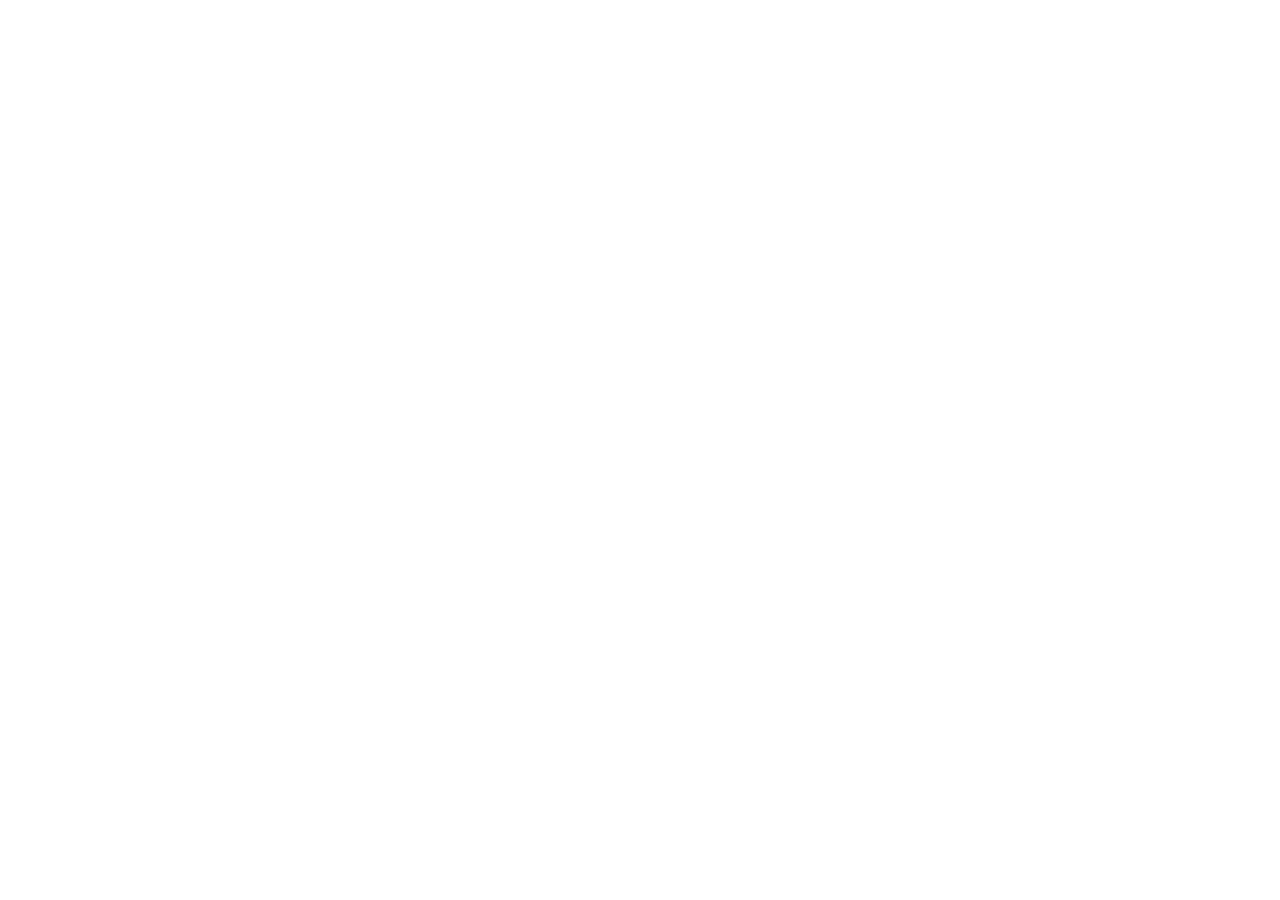
==== commit fd805f36: "Deliver 15 Arabic exam models as printable PDF Co-authored-by: arena-agent <297053741+arena-agent@us" ====
--- a/web/index.html
+++ b/web/index.html
@@ -1,211 +1,46 @@
-<!doctype html>
-<html lang="ar" dir="rtl">
+<!DOCTYPE html>
+<html>
 <head>
+  <!--
+    If you are serving your web app in a path other than the root, change the
+    href value below to reflect the base path you are serving from.
+
+    The path provided below has to start and end with a slash "/" in order for
+    it to work correctly.
+
+    For more details:
+    * https://developer.mozilla.org/en-US/docs/Web/HTML/Element/base
+
+    This is a placeholder for base href that will be replaced by the value of
+    the `--base-href` argument provided to `flutter build`.
+  -->
+  <base href="$FLUTTER_BASE_HREF">
+
   <meta charset="UTF-8">
-  <meta name="viewport" content="width=device-width, initial-scale=1.0">
-  <meta name="theme-color" content="#2f9b83">
-  <meta name="description" content="خمسة عشر نموذج اختبار تفاعلي لمادة لغتي العربية للصف الثاني الأساسي – الجزء الأول">
-  <title>اختبارات لغتي العربية | الصف الثاني الأساسي</title>
-  <link rel="icon" type="image/png" href="favicon.png">
+  <meta content="IE=Edge" http-equiv="X-UA-Compatible">
+  <meta name="description" content="A new Flutter project.">
+
+  <!-- iOS meta tags & icons -->
+  <meta name="mobile-web-app-capable" content="yes">
+  <meta name="apple-mobile-web-app-status-bar-style" content="black">
+  <meta name="apple-mobile-web-app-title" content="lametna">
+  <link rel="apple-touch-icon" href="icons/Icon-192.png">
+
+  <!-- Favicon -->
+  <link rel="icon" type="image/png" href="favicon.png"/>
+
+  <title>lametna</title>
   <link rel="manifest" href="manifest.json">
-  <link rel="preconnect" href="https://fonts.googleapis.com">
-  <link rel="preconnect" href="https://fonts.gstatic.com" crossorigin>
-  <link href="https://fonts.googleapis.com/css2?family=Tajawal:wght@400;500;700;800&display=swap" rel="stylesheet">
-  <link rel="stylesheet" href="styles.css">
 </head>
 <body>
-  <div class="sky-shape sky-shape--one" aria-hidden="true"></div>
-  <div class="sky-shape sky-shape--two" aria-hidden="true"></div>
+  <!--
+    You can customize the "flutter_bootstrap.js" script.
+    This is useful to provide a custom configuration to the Flutter loader
+    or to give the user feedback during the initialization process.
 
-  <header class="topbar">
-    <button class="icon-button menu-button" id="menuButton" type="button" aria-label="فتح قائمة النماذج" aria-expanded="false">
-      <span></span><span></span><span></span>
-    </button>
-    <a class="brand" href="#" id="homeLink" aria-label="العودة إلى الصفحة الرئيسية">
-      <span class="brand__mark">لُغَتي</span>
-      <span class="brand__copy">
-        <strong>اختبارات لغتي العربية</strong>
-        <small>الصف الثاني الأساسي · الجزء الأول</small>
-      </span>
-    </a>
-    <div class="topbar__actions">
-      <button class="soft-button" id="printButton" type="button" hidden>
-        <span aria-hidden="true">⎙</span> طباعة النموذج
-      </button>
-      <button class="icon-button" id="themeButton" type="button" aria-label="تبديل نمط الألوان" title="تبديل نمط الألوان">☾</button>
-    </div>
-  </header>
-
-  <div class="app-shell">
-    <aside class="sidebar" id="sidebar" aria-label="قائمة الوحدات والنماذج">
-      <div class="sidebar__intro">
-        <p class="eyebrow">بنك الاختبارات</p>
-        <h2>١٥ نموذجًا تدريبيًا</h2>
-        <p>ثلاثة نماذج متدرجة لكل وحدة، مبنية على تدريبات الكتاب من الصفحة ٨ إلى ١٦٠.</p>
-      </div>
-      <nav id="sideNav"></nav>
-      <div class="sidebar__tip">
-        <span aria-hidden="true">✦</span>
-        <p><strong>نصيحة:</strong> اقرأ السؤال مرتين، ثم اختر إجابتك بهدوء.</p>
-      </div>
-    </aside>
-    <button class="sidebar-backdrop" id="sidebarBackdrop" type="button" aria-label="إغلاق القائمة"></button>
-
-    <main id="mainContent" tabindex="-1">
-      <section class="home-view" id="homeView">
-        <div class="hero">
-          <div class="hero__content">
-            <div class="hero__badge"><span>✦</span> مراجعة ذكية وممتعة</div>
-            <h1>اختبر مهاراتك في<br><em>لُغَتي العَرَبِيَّة</em></h1>
-            <p>نماذج منظمة تغطي الفهم والاستيعاب، والمفردات، والأصوات، والتراكيب، والتعبير الكتابي.</p>
-            <div class="hero__actions">
-              <button class="primary-button" id="startFirstButton" type="button">ابدأ النموذج الأول <span>←</span></button>
-              <a class="text-link" href="#models">تصفّح جميع النماذج</a>
-            </div>
-            <div class="hero__stats" aria-label="إحصاءات الاختبارات">
-              <div><strong>٥</strong><span>وحدات</span></div>
-              <div><strong>١٥</strong><span>نموذجًا</span></div>
-              <div><strong>١٥٠</strong><span>تدريبًا</span></div>
-            </div>
-          </div>
-          <div class="hero__visual" aria-hidden="true">
-            <div class="sun"></div>
-            <div class="cloud cloud--one"></div>
-            <div class="cloud cloud--two"></div>
-            <div class="book-illustration">
-              <div class="book-illustration__page book-illustration__page--right">
-                <span>أ</span><span>ب</span><span>ت</span>
-                <i></i><i></i><i></i>
-              </div>
-              <div class="book-illustration__page book-illustration__page--left">
-                <b>لغتي</b>
-                <div class="tiny-flower">✿</div>
-              </div>
-              <div class="book-illustration__spine"></div>
-            </div>
-            <span class="floating-letter floating-letter--one">ض</span>
-            <span class="floating-letter floating-letter--two">ع</span>
-            <span class="floating-letter floating-letter--three">ق</span>
-          </div>
-        </div>
-
-        <section class="models-section" id="models">
-          <div class="section-heading">
-            <div>
-              <p class="eyebrow">اختر وحدتك</p>
-              <h2>نماذج الاختبارات</h2>
-            </div>
-            <div class="filter-pills" id="unitFilters" role="group" aria-label="تصفية حسب الوحدة"></div>
-          </div>
-          <div class="model-grid" id="modelGrid"></div>
-        </section>
-
-        <section class="method-section" aria-labelledby="methodTitle">
-          <div class="method-section__title">
-            <span>كيف أتدرّب؟</span>
-            <h2 id="methodTitle">ثلاث خطوات نحو الإتقان</h2>
-          </div>
-          <div class="method-steps">
-            <article><span>١</span><div><h3>اختر نموذجًا</h3><p>ابدأ بالوحدة التي انتهيت من دراستها.</p></div></article>
-            <article><span>٢</span><div><h3>أجب بهدوء</h3><p>تقدّمك يُحفظ تلقائيًا على جهازك.</p></div></article>
-            <article><span>٣</span><div><h3>راجع نتيجتك</h3><p>تعرّف إلى الإجابة الصحيحة وحاول مجددًا.</p></div></article>
-          </div>
-        </section>
-      </section>
-
-      <section class="exam-view" id="examView" hidden>
-        <div class="exam-toolbar">
-          <button class="back-button" id="backButton" type="button"><span>→</span> جميع النماذج</button>
-          <div class="exam-toolbar__meta">
-            <span id="saveStatus">يُحفظ تلقائيًا</span>
-            <span class="timer" id="timer"><i></i> ٠٠:٠٠</span>
-          </div>
-        </div>
-
-        <div class="exam-layout">
-          <article class="exam-paper">
-            <header class="exam-header">
-              <div class="exam-header__top">
-                <span class="exam-unit-badge" id="examUnitBadge"></span>
-                <span class="exam-code" id="examCode"></span>
-              </div>
-              <div class="exam-title-row">
-                <div>
-                  <p>بِسْمِ اللّٰهِ الرَّحْمٰنِ الرَّحِيمِ</p>
-                  <h1 id="examTitle"></h1>
-                  <span id="examSubtitle"></span>
-                </div>
-                <div class="score-box"><strong>الدرجة</strong><span> / ١٨</span></div>
-              </div>
-              <div class="student-fields">
-                <label>اسم الطالب/ة <input id="studentName" type="text" autocomplete="name" placeholder="اكتب الاسم هنا"></label>
-                <label>الشعبة <input id="studentClass" type="text" inputmode="numeric" placeholder="—"></label>
-                <label>التاريخ <input id="examDate" type="text" placeholder="  /  /  "></label>
-              </div>
-              <div class="progress-line"><span id="examProgress"></span></div>
-              <p class="progress-copy" id="progressCopy"></p>
-            </header>
-
-            <form id="examForm" novalidate>
-              <div id="questionList"></div>
-              <div class="exam-submit-row">
-                <div>
-                  <strong>هل انتهيت من جميع الأسئلة؟</strong>
-                  <span>يمكنك العودة ومراجعة إجاباتك قبل التصحيح.</span>
-                </div>
-                <button class="primary-button" type="submit">تصحيح الاختبار <span>✓</span></button>
-              </div>
-            </form>
-          </article>
-
-          <aside class="exam-summary" aria-label="ملخص النموذج">
-            <div class="summary-card">
-              <span class="summary-card__icon">☑</span>
-              <p class="eyebrow">تقدّمك</p>
-              <strong id="answeredCount">٠ من ١٠</strong>
-              <span>أسئلة مجابة</span>
-              <div class="mini-progress"><i id="miniProgress"></i></div>
-            </div>
-            <div class="summary-card summary-card--outline">
-              <h3>أقسام الاختبار</h3>
-              <ul>
-                <li><span class="dot dot--green"></span> الفهم والاستيعاب</li>
-                <li><span class="dot dot--yellow"></span> الأصوات والمفردات</li>
-                <li><span class="dot dot--purple"></span> الأنماط والتراكيب</li>
-                <li><span class="dot dot--blue"></span> التعبير والكتابة</li>
-              </ul>
-            </div>
-            <button class="outline-button" id="clearButton" type="button">مسح الإجابات والبدء من جديد</button>
-          </aside>
-        </div>
-      </section>
-    </main>
-  </div>
-
-  <footer class="footer">
-    <p>مادة تعليمية مساندة · لغتي العربية للصف الثاني الأساسي</p>
-    <span>صُمّمت بحب للمتعلمين الصغار ♡</span>
-  </footer>
-
-  <dialog class="result-dialog" id="resultDialog">
-    <button class="dialog-close" id="dialogClose" type="button" aria-label="إغلاق">×</button>
-    <div class="result-dialog__confetti" aria-hidden="true">✦ <span>●</span> ✿ <i>◆</i></div>
-    <p class="eyebrow">نتيجة النموذج</p>
-    <h2 id="resultHeading">أحسنت!</h2>
-    <div class="result-ring" id="resultRing"><strong id="resultScore">٠٪</strong><span>درجتك</span></div>
-    <p id="resultMessage"></p>
-    <div class="result-stats">
-      <div><span class="stat-dot stat-dot--correct"></span><strong id="correctCount">٠</strong><small>صحيحة</small></div>
-      <div><span class="stat-dot stat-dot--wrong"></span><strong id="wrongCount">٠</strong><small>تحتاج مراجعة</small></div>
-      <div><span class="stat-dot stat-dot--manual"></span><strong>١</strong><small>كتابي</small></div>
-    </div>
-    <div class="dialog-actions">
-      <button class="primary-button" id="reviewButton" type="button">راجع إجاباتك</button>
-      <button class="outline-button" id="retryButton" type="button">أعد المحاولة</button>
-    </div>
-  </dialog>
-
-  <div class="toast" id="toast" role="status" aria-live="polite"></div>
-  <script src="app.js"></script>
+    For more details:
+    * https://docs.flutter.dev/platform-integration/web/initialization
+  -->
+  <script src="flutter_bootstrap.js" async></script>
 </body>
 </html>
